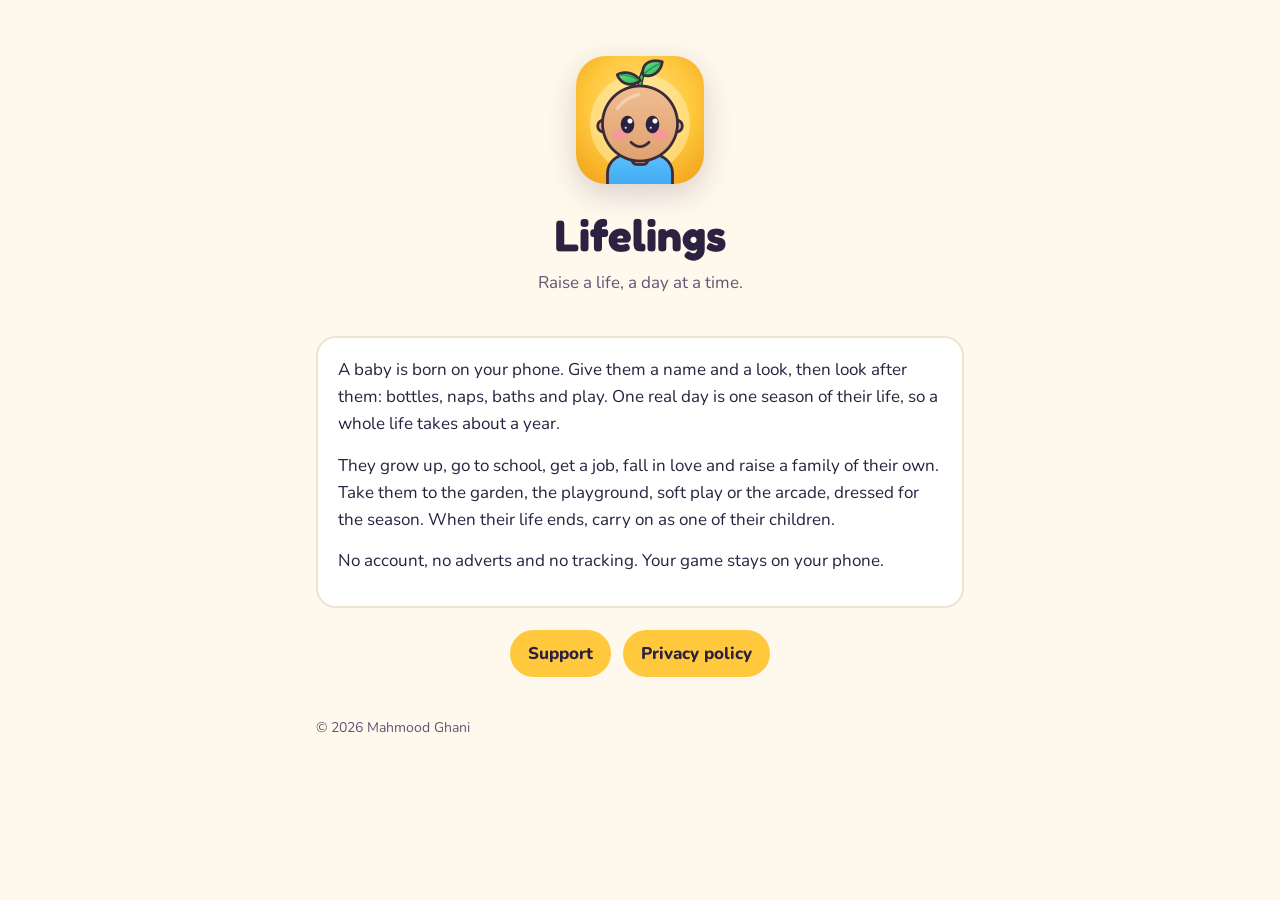
==== index.html @ c07f5c38 "Add the Lifelings home, privacy and support pages Static pages for GitHub Pages: a home page with th" ====
<!doctype html>
<html lang="en">
<head>
<meta charset="utf-8">
<meta name="viewport" content="width=device-width, initial-scale=1">
<title>Lifelings</title>
<meta name="description" content="Lifelings is a life game for iPhone. A baby is born on your phone and you raise them a real day at a time.">
<link rel="icon" href="favicon.png">
<link rel="apple-touch-icon" href="icon.png">
<link rel="stylesheet" href="https://fonts.googleapis.com/css2?family=Fredoka:wght@600;700&family=Nunito:wght@400;700;800&display=swap">
<link rel="stylesheet" href="style.css">
</head>
<body>
<main>
  <div class="hero">
    <img src="icon.png" alt="The Lifelings app icon: a smiling face with a sprout">
    <h1>Lifelings</h1>
    <p class="muted">Raise a life, a day at a time.</p>
  </div>
  <div class="card">
    <p>A baby is born on your phone. Give them a name and a look, then look after them: bottles, naps, baths and play. One real day is one season of their life, so a whole life takes about a year.</p>
    <p>They grow up, go to school, get a job, fall in love and raise a family of their own. Take them to the garden, the playground, soft play or the arcade, dressed for the season. When their life ends, carry on as one of their children.</p>
    <p>No account, no adverts and no tracking. Your game stays on your phone.</p>
  </div>
  <div class="links">
    <a href="support/">Support</a>
    <a href="privacy/">Privacy policy</a>
  </div>
  <footer>© 2026 Mahmood Ghani</footer>
</main>
</body>
</html>
---- style.css ----
:root {
  --ink: #2B2140;
  --ink-soft: #5E5675;
  --paper: #FFF8EC;
  --card: #FFFFFF;
  --sun: #FFC83D;
  --leaf: #1E9E4E;
  --link: #4A2DC9;
  --line: #EDE4D3;
}
@media (prefers-color-scheme: dark) {
  :root {
    --ink: #F4EFFF;
    --ink-soft: #C9C1DD;
    --paper: #1A1430;
    --card: #241C40;
    --link: #B9A6FF;
    --line: #3A2F5C;
  }
}
* { box-sizing: border-box; }
html { -webkit-text-size-adjust: 100%; }
body {
  margin: 0;
  background: var(--paper);
  color: var(--ink);
  font-family: Nunito, system-ui, -apple-system, sans-serif;
  font-size: 17px;
  line-height: 1.6;
}
main { max-width: 680px; margin: 0 auto; padding: 32px 16px 64px; }
header { display: flex; align-items: center; gap: 14px; margin-bottom: 28px; }
header img { width: 56px; height: 56px; border-radius: 14px; }
header a { color: inherit; text-decoration: none; font-family: Fredoka, Nunito, sans-serif; font-weight: 700; font-size: 26px; }
h1 { font-family: Fredoka, Nunito, sans-serif; font-weight: 700; font-size: 34px; line-height: 1.15; margin: 0 0 8px; }
h2 { font-family: Fredoka, Nunito, sans-serif; font-weight: 600; font-size: 22px; margin: 32px 0 8px; }
p, ul { margin: 0 0 14px; }
ul { padding-left: 22px; }
li { margin-bottom: 6px; }
a { color: var(--link); }
.muted { color: var(--ink-soft); }
.card { background: var(--card); border: 2px solid var(--line); border-radius: 20px; padding: 18px 20px; margin: 18px 0; }
.hero { text-align: center; padding: 24px 0 8px; }
.hero img { width: 128px; height: 128px; border-radius: 30px; box-shadow: 0 10px 30px rgba(43, 33, 64, 0.18); }
.hero h1 { font-size: 44px; margin-top: 18px; }
.links { display: flex; gap: 12px; justify-content: center; flex-wrap: wrap; margin-top: 22px; }
.links a { background: var(--sun); color: #2B2140; text-decoration: none; font-weight: 800; padding: 10px 18px; border-radius: 999px; }
footer { margin-top: 40px; font-size: 14px; color: var(--ink-soft); }
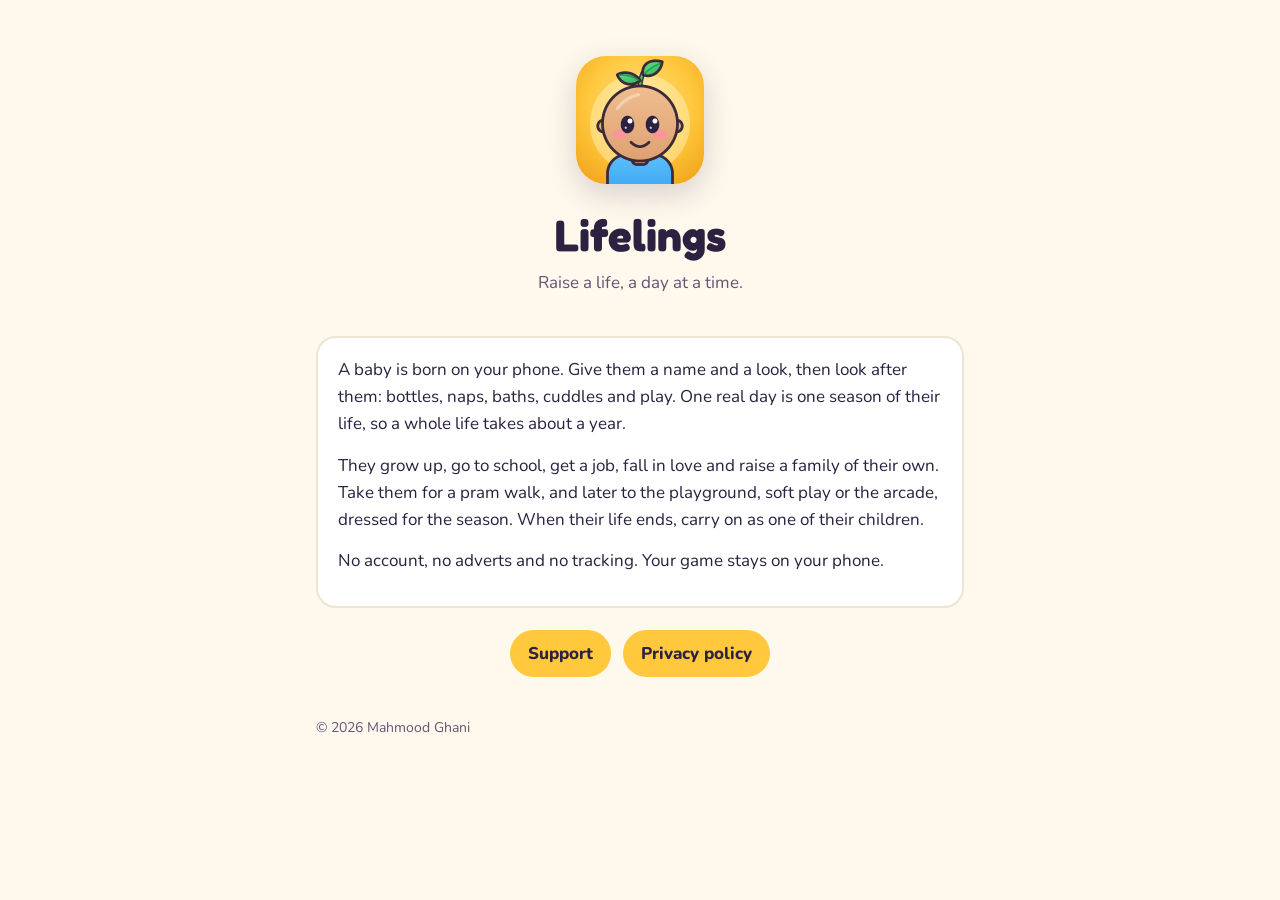
==== commit cdbc2998: "Plainer wording on the site, and the between-care answers Privacy: the bold-labelled list becomes pl" ====
--- a/index.html
+++ b/index.html
@@ -18,8 +18,8 @@
     <p class="muted">Raise a life, a day at a time.</p>
   </div>
   <div class="card">
-    <p>A baby is born on your phone. Give them a name and a look, then look after them: bottles, naps, baths and play. One real day is one season of their life, so a whole life takes about a year.</p>
-    <p>They grow up, go to school, get a job, fall in love and raise a family of their own. Take them to the garden, the playground, soft play or the arcade, dressed for the season. When their life ends, carry on as one of their children.</p>
+    <p>A baby is born on your phone. Give them a name and a look, then look after them: bottles, naps, baths, cuddles and play. One real day is one season of their life, so a whole life takes about a year.</p>
+    <p>They grow up, go to school, get a job, fall in love and raise a family of their own. Take them for a pram walk, and later to the playground, soft play or the arcade, dressed for the season. When their life ends, carry on as one of their children.</p>
     <p>No account, no adverts and no tracking. Your game stays on your phone.</p>
   </div>
   <div class="links">
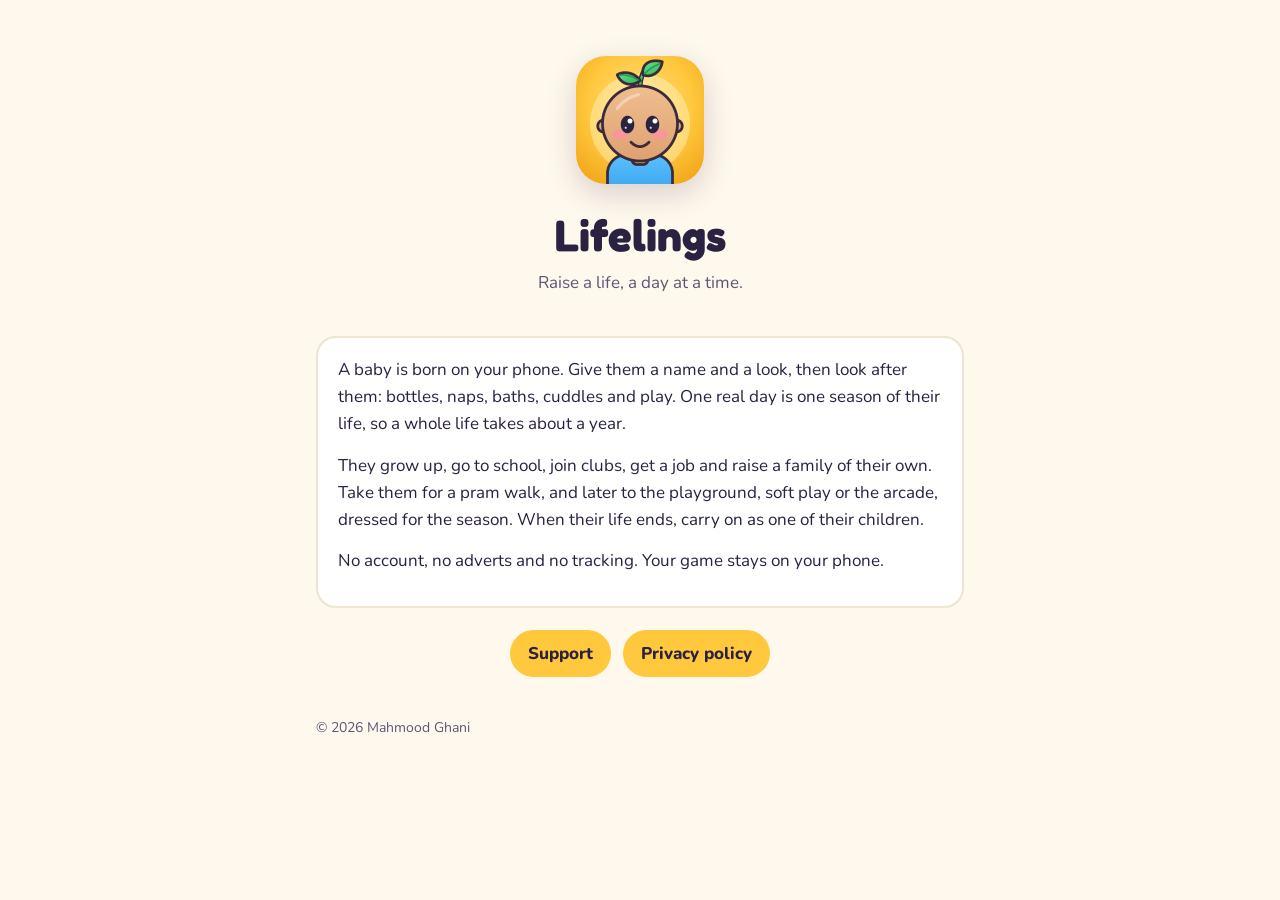
==== commit 865d0908: "Home and support pages: clubs, adoption and the new speed names The app no longer has dating, and it" ====
--- a/index.html
+++ b/index.html
@@ -19,7 +19,7 @@
   </div>
   <div class="card">
     <p>A baby is born on your phone. Give them a name and a look, then look after them: bottles, naps, baths, cuddles and play. One real day is one season of their life, so a whole life takes about a year.</p>
-    <p>They grow up, go to school, get a job, fall in love and raise a family of their own. Take them for a pram walk, and later to the playground, soft play or the arcade, dressed for the season. When their life ends, carry on as one of their children.</p>
+    <p>They grow up, go to school, join clubs, get a job and raise a family of their own. Take them for a pram walk, and later to the playground, soft play or the arcade, dressed for the season. When their life ends, carry on as one of their children.</p>
     <p>No account, no adverts and no tracking. Your game stays on your phone.</p>
   </div>
   <div class="links">
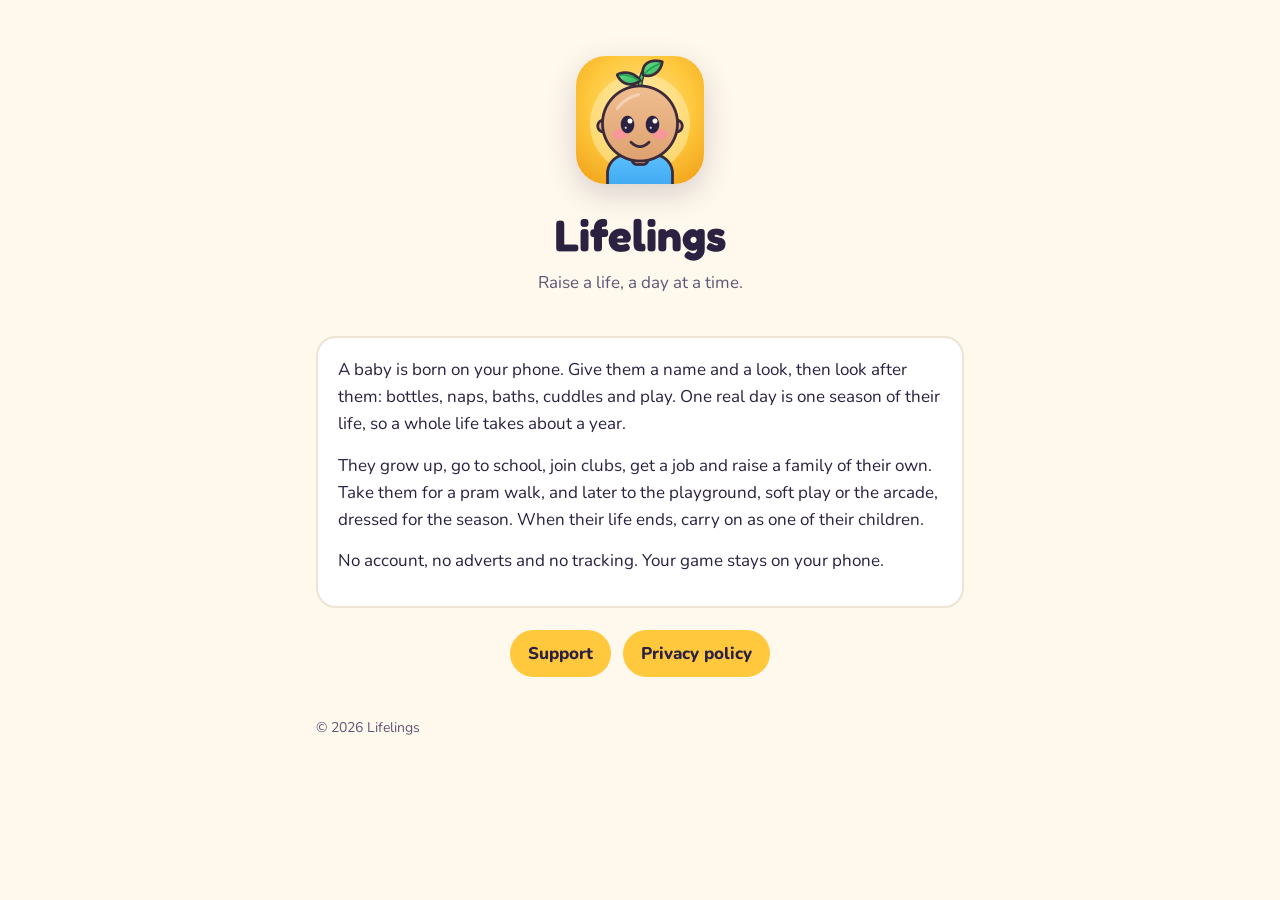
==== commit 591fa30a: "Site: © Lifelings instead of a personal name, and how buying coins is kept safe for children Co-Auth" ====
--- a/index.html
+++ b/index.html
@@ -26,7 +26,7 @@
     <a href="support/">Support</a>
     <a href="privacy/">Privacy policy</a>
   </div>
-  <footer>© 2026 Mahmood Ghani</footer>
+  <footer>© 2026 Lifelings</footer>
 </main>
 </body>
 </html>
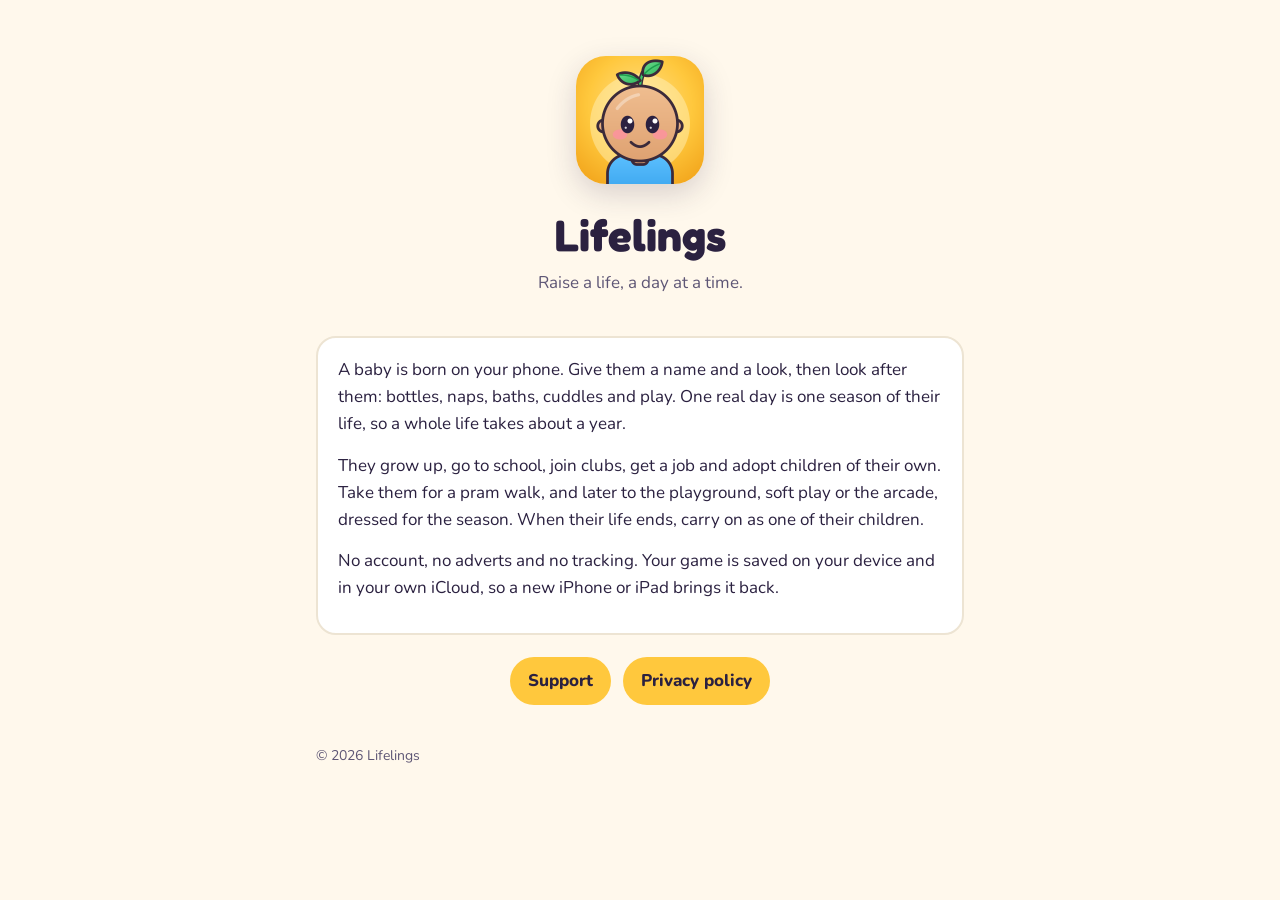
==== commit 25dc212d: "Bring the site in line with Lifelings 1.3 The support page now matches docs/support.md in growbuddy:" ====
--- a/index.html
+++ b/index.html
@@ -4,7 +4,7 @@
 <meta charset="utf-8">
 <meta name="viewport" content="width=device-width, initial-scale=1">
 <title>Lifelings</title>
-<meta name="description" content="Lifelings is a life game for iPhone. A baby is born on your phone and you raise them a real day at a time.">
+<meta name="description" content="Lifelings is a life game for iPhone and iPad. A baby is born on your phone and you raise them a real day at a time.">
 <link rel="icon" href="favicon.png">
 <link rel="apple-touch-icon" href="icon.png">
 <link rel="stylesheet" href="https://fonts.googleapis.com/css2?family=Fredoka:wght@600;700&family=Nunito:wght@400;700;800&display=swap">
@@ -19,8 +19,8 @@
   </div>
   <div class="card">
     <p>A baby is born on your phone. Give them a name and a look, then look after them: bottles, naps, baths, cuddles and play. One real day is one season of their life, so a whole life takes about a year.</p>
-    <p>They grow up, go to school, join clubs, get a job and raise a family of their own. Take them for a pram walk, and later to the playground, soft play or the arcade, dressed for the season. When their life ends, carry on as one of their children.</p>
-    <p>No account, no adverts and no tracking. Your game stays on your phone.</p>
+    <p>They grow up, go to school, join clubs, get a job and adopt children of their own. Take them for a pram walk, and later to the playground, soft play or the arcade, dressed for the season. When their life ends, carry on as one of their children.</p>
+    <p>No account, no adverts and no tracking. Your game is saved on your device and in your own iCloud, so a new iPhone or iPad brings it back.</p>
   </div>
   <div class="links">
     <a href="support/">Support</a>
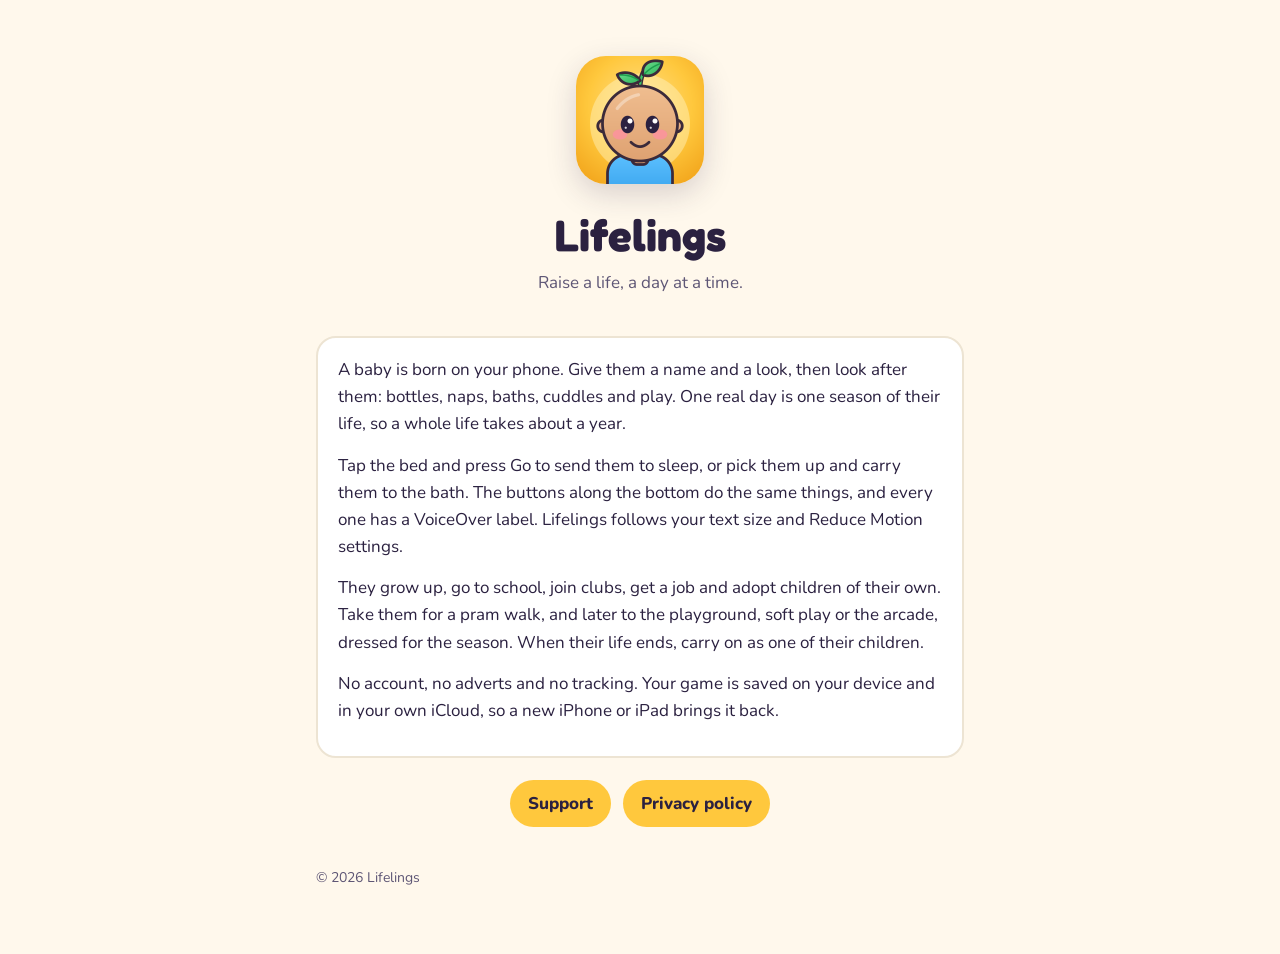
==== commit dd29d17f: "Final voice pass on the site for 1.3.0 Fix the support intro, which was cut off mid-word and left a " ====
--- a/index.html
+++ b/index.html
@@ -19,6 +19,7 @@
   </div>
   <div class="card">
     <p>A baby is born on your phone. Give them a name and a look, then look after them: bottles, naps, baths, cuddles and play. One real day is one season of their life, so a whole life takes about a year.</p>
+    <p>Tap the bed and press Go to send them to sleep, or pick them up and carry them to the bath. The buttons along the bottom do the same things, and every one has a VoiceOver label. Lifelings follows your text size and Reduce Motion settings.</p>
     <p>They grow up, go to school, join clubs, get a job and adopt children of their own. Take them for a pram walk, and later to the playground, soft play or the arcade, dressed for the season. When their life ends, carry on as one of their children.</p>
     <p>No account, no adverts and no tracking. Your game is saved on your device and in your own iCloud, so a new iPhone or iPad brings it back.</p>
   </div>
